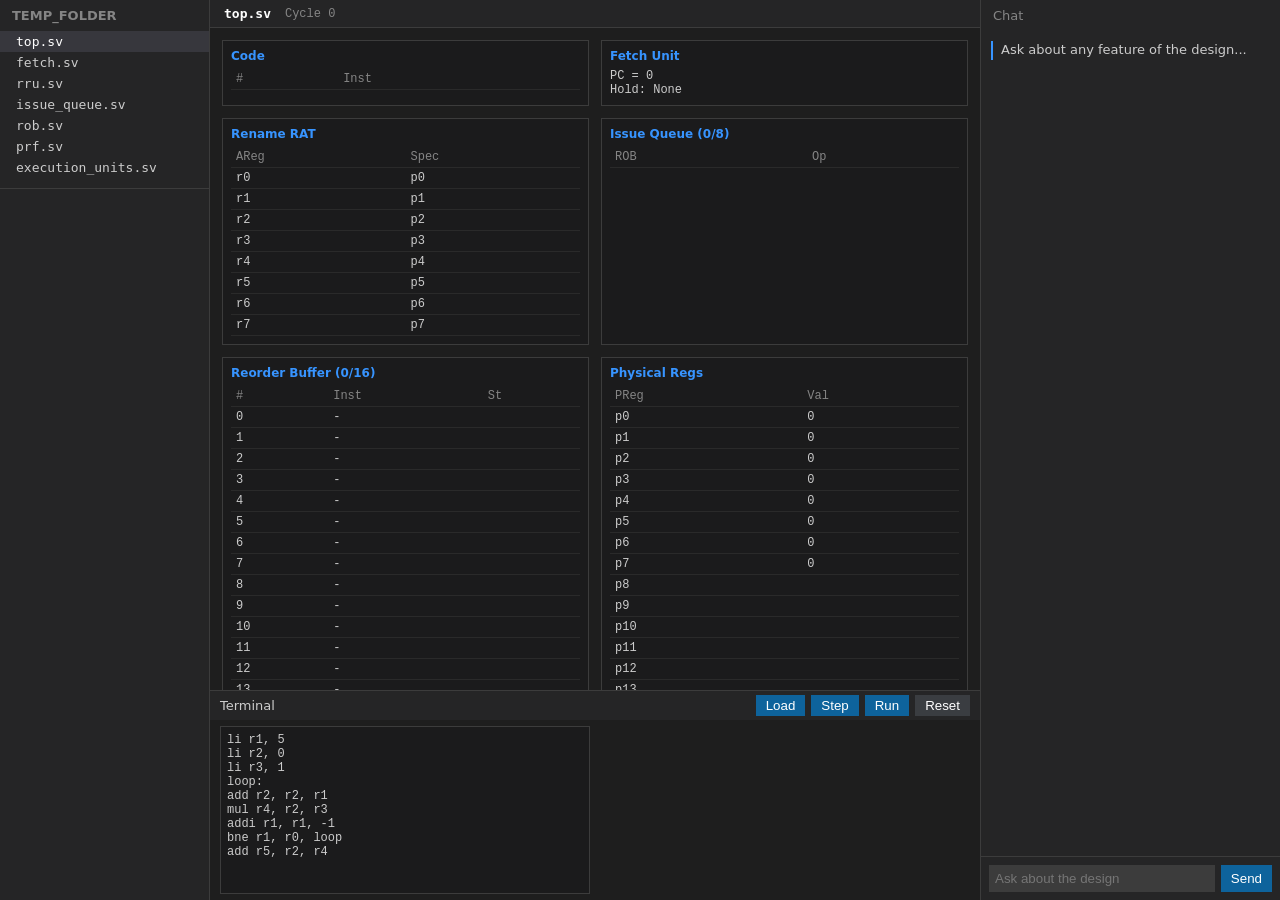
==== SS_project/index.html @ ecd72cc7 "superscalar project, still working on ui, pushing to set up backend" ====
<!DOCTYPE html>
<html lang="en">
<head>
<meta charset="utf-8">
<meta name="viewport" content="width=device-width,initial-scale=1">
<title>OoO Simulator with Data Flow Animations</title>
<style>
    /* CSS Variables for color theming */
    :root {
        --bg: #1e1e1e;
        --side: #252526;
        --bar: #333;
        --bd: #3c3c3c;
        --tx: #ccc;
        --dim: #858585;
        --ac: #3794ff; /* Action / Fetch */
        --ok: #4ec9b0; /* Commit / OK */
        --wn: #dcdcaa; /* Issue / Warning */
        --er: #f48771; /* Execute / Error */
    }

    * { box-sizing: border-box; }
    
    html, body {
        height: 100%; margin: 0;
        background: var(--bg); color: var(--tx);
        font: 13px "Segoe UI", system-ui, sans-serif;
    }

    .monospace {
        font-family: Consolas, "Courier New", monospace;
        font-size: 12px;
    }

    /* Grid Layout */
    #app {
        display: grid; height: 100%; position: relative;
        grid-template-columns: 210px 1fr 300px;
        grid-template-rows: 1fr 210px;
    }

    /* Sidebar */
    #sidebar {
        grid-row: 1 / 3; background: var(--side);
        border-right: 1px solid var(--bd); overflow: auto;
    }
    #sidebar h4 { margin: 0; padding: 8px 12px; font-weight: 600; color: var(--dim); }
    
    .file-tab {
        padding: 3px 16px; cursor: pointer; font-family: Consolas, monospace;
    }
    .file-tab:hover { background: #2a2d2e; }
    .file-tab.active { background: #37373d; color: #fff; }
    
    #summary {
        padding: 8px 12px; color: var(--dim); line-height: 1.5;
        border-top: 1px solid var(--bd); margin-top: 10px;
    }

    /* Main Editor / Visualizer Area */
    #editor { overflow: auto; padding: 0; position: relative; }
    #tabs {
        background: var(--side); padding: 6px 14px;
        border-bottom: 1px solid var(--bd); position: sticky; top: 0;
        display: flex; gap: 14px; align-items: center; z-index: 10;
    }
    #tabs b { color: #fff; font-family: Consolas, monospace; }
    #body-content { padding: 12px; display: grid; gap: 12px; }

    /* Panels & Tables */
    .grid-container {
        display: grid; gap: 12px;
        grid-template-columns: repeat(auto-fit, minmax(260px, 1fr));
    }
    .panel {
        border: 1px solid var(--bd); background: #1b1b1c; padding: 8px;
        position: relative;
    }
    .panel h5 { margin: 0 0 6px; color: var(--ac); font-size: 12px; font-weight: 600; }
    
    table { border-collapse: collapse; width: 100%; }
    td, th {
        border-bottom: 1px solid #2a2a2a; padding: 3px 5px;
        text-align: left; font-weight: 400;
    }
    th { color: var(--dim); }

    /* Status Colors */
    .status-dim { color: var(--dim); }
    .status-warn { color: var(--wn); }
    .status-ok { color: var(--ok); }
    .status-action { color: var(--ac); }
    .status-squashed { color: var(--er); text-decoration: line-through; }
    
    .highlight-row { background: #264f78; }

    /* Terminal */
    #terminal {
        grid-column: 2; border-top: 1px solid var(--bd);
        background: var(--bg); display: flex; flex-direction: column; min-height: 0;
    }
    #terminal .toolbar {
        display: flex; gap: 6px; padding: 4px 10px;
        background: var(--side); align-items: center;
    }
    #terminal textarea {
        flex: 1; background: #1b1b1c; color: var(--tx);
        border: 1px solid var(--bd); margin: 6px 10px;
        padding: 6px; resize: none; min-height: 0;
    }
    
    #log { flex: 1; overflow: auto; padding: 6px 12px; white-space: pre-wrap; line-height: 1.5; }
    #code-area { display: flex; min-height: 0; flex: 1; }
    #code-area textarea { flex: 1; }
    #code-area #log { flex: 1; }

    /* Buttons */
    button { background: #0e639c; color: #fff; border: 0; padding: 3px 10px; cursor: pointer; }
    button:hover { background: #1177bb; }
    button.secondary { background: #3a3d41; }

    /* Chat UI */
    #chat {
        grid-row: 1 / 3; grid-column: 3; border-left: 1px solid var(--bd);
        background: var(--side); display: flex; flex-direction: column; min-height: 0;
    }
    #chat-messages { flex: 1; overflow: auto; padding: 10px; }
    .msg-user, .msg-ai { margin-bottom: 10px; line-height: 1.45; white-space: pre-wrap; }
    .msg-user { color: #fff; }
    .msg-ai { color: var(--tx); border-left: 2px solid var(--ac); padding-left: 8px; }
    
    #chat-input-area { display: flex; gap: 6px; padding: 8px; border-top: 1px solid var(--bd); }
    #chat-input-area input { flex: 1; background: #3c3c3c; border: 1px solid var(--bd); color: #fff; padding: 5px; }

    /* CSS Row Flash Animations */
    @keyframes flash-fetch { 0% { background-color: rgba(55, 148, 255, 0.4); transform: translateX(-2px); } 100% { background-color: transparent; transform: translateX(0); } }
    @keyframes flash-issue { 0% { background-color: rgba(220, 220, 170, 0.4); transform: translateX(2px); } 100% { background-color: transparent; transform: translateX(0); } }
    @keyframes flash-exec { 0% { background-color: rgba(244, 135, 113, 0.4); transform: scale(1.02); } 100% { background-color: transparent; transform: scale(1); } }
    
    .anim-fetch { animation: flash-fetch 0.4s ease-out; }
    .anim-issue { animation: flash-issue 0.4s ease-out; }
    .anim-exec  { animation: flash-exec 0.4s ease-out; }

    /* FLYING BOX OVERLAY */
    #animation-layer {
        position: absolute; top: 0; left: 0; width: 100%; height: 100%;
        pointer-events: none; overflow: hidden; z-index: 1000;
    }

    .fly-box {
        position: absolute; width: 22px; height: 22px;
        color: #1e1e1e; font-size: 10px; font-weight: bold; font-family: monospace;
        display: flex; align-items: center; justify-content: center;
        border-radius: 4px; box-shadow: 0 2px 5px rgba(0,0,0,0.5);
        transition: transform 0.4s cubic-bezier(0.25, 1, 0.5, 1), opacity 0.4s ease-in;
        opacity: 0.9;
    }

    @media(max-width: 900px) {
        #app { grid-template-columns: 1fr; grid-template-rows: auto auto 260px auto; }
        #sidebar, #chat { grid-row: auto; grid-column: 1; }
        #terminal { grid-column: 1; }
    }
</style>
</head>
<body>
<div id="app">
    <div id="sidebar">
        <h4>TEMP_FOLDER</h4>
        <div id="files-list"></div>
        <div id="summary" class="monospace"></div>
    </div>
    
    <div id="editor">
        <div id="tabs"></div>
        <div id="body-content"></div>
    </div>
    
    <div id="terminal">
        <div class="toolbar">
            <span id="terminal-title">Terminal</span>
            <span style="flex:1"></span>
            <button id="btn-load">Load</button>
            <button id="btn-step">Step</button>
            <button id="btn-run">Run</button>
            <button id="btn-reset" class="secondary">Reset</button>
        </div>
        <div id="code-area">
            <textarea id="src-code" class="monospace" spellcheck="false"></textarea>
            <div id="log" class="monospace"></div>
        </div>
    </div>
    
    <div id="chat">
        <div class="toolbar" style="padding: 8px 12px; color: var(--dim);">Chat</div>
        <div id="chat-messages">
            <div class="msg-ai">Ask about any feature of the design...</div>
        </div>
        <div id="chat-input-area">
            <input id="chat-input" placeholder="Ask about the design">
            <button id="btn-send">Send</button>
        </div>
    </div>
    <!-- Layer for flying instructions -->
    <div id="animation-layer"></div>
</div>

<script>
// --- Constants & Config ---
const WIDTH = 4, ROB_SIZE = 16, IQ_SIZE = 8, NUM_PHYSICAL_REGS = 16, NUM_ARCH_REGS = 8, MAX_INSTRUCTIONS = 16;
const $ = id => document.getElementById(id);
const FILES = ['top.sv', 'fetch.sv', 'rru.sv', 'issue_queue.sv', 'rob.sv', 'prf.sv', 'execution_units.sv'];

const INFO = { /* Omitted bulky info for space, same as previous */ 
    'top.sv': { title: 'Whole pipeline overview.', alts: [] },
    'fetch.sv': { title: 'Fetch Unit.', alts: [] },
    'rru.sv': { title: 'Register Rename.', alts: [] },
    'issue_queue.sv': { title: 'Issue Queue.', alts: [] },
    'rob.sv': { title: 'Reorder Buffer.', alts: [] },
    'prf.sv': { title: 'Physical Register File.', alts: [] },
    'execution_units.sv': { title: 'Execution Lanes.', alts: [] }
};

const DEFAULT_ASM = 
`li r1, 5
li r2, 0
li r3, 1
loop:
add r2, r2, r1
mul r4, r2, r3
addi r1, r1, -1
bne r1, r0, loop
add r5, r2, r4`;

// --- CPU State ---
let cpu, currentFile = 'top.sv', runTimer = null;

function initSimulation(keepProgram = false) {
    const program = keepProgram ? cpu.program : [];
    cpu = {
        cycle: 0, pc: 0, instIdCounter: 0, program: program,
        rob: Array(ROB_SIZE).fill(null), robHead: 0, robCount: 0, iq: [], execLanes: [],
        pregState: Array(NUM_PHYSICAL_REGS).fill(0).map((_, i) => i < NUM_ARCH_REGS ? 3 : 0),
        pregValues: Array(NUM_PHYSICAL_REGS).fill(0),
        speculativeRAT: [...Array(NUM_ARCH_REGS).keys()],
        architecturalRAT: [...Array(NUM_ARCH_REGS).keys()],
        stall: false, retiredCount: 0, flushCount: 0, stallReason: '', fetchGroup: [],
        anim: { fetched: [], issued: [], executed: [], committed: [] }
    };
}

function writeLog(text) {
    const logEl = $('log'); logEl.textContent += text + '\n'; logEl.scrollTop = 1e9;
}

// --- Assembly Parser (Minified logic) ---
function parseAssembly() {
    const parsedInsts = [], labels = {}; let instCount = 0;
    for (const rawLine of $('src-code').value.split('\n')) {
        let line = rawLine.split('#')[0].trim(); if (!line) continue;
        let match; while ((match = line.match(/^(\w+):\s*(.*)$/))) { labels[match[1]] = instCount; line = match[2]; }
        if (!line) continue;
        
        const parts = line.replace(/,/g, ' ').split(/\s+/);
        const op = parts[0].toLowerCase(), getReg = x => parseInt(/^r([0-7])$/i.exec(x)[1]);
        let inst = { op: op, rawText: line };
        
        if (op === 'li') { inst.dest = getReg(parts[1]); inst.imm = parseInt(parts[2]); } 
        else if (op === 'addi') { inst.dest = getReg(parts[1]); inst.src1 = getReg(parts[2]); inst.imm = parseInt(parts[3]); } 
        else if (['add', 'sub', 'mul'].includes(op)) { inst.dest = getReg(parts[1]); inst.src1 = getReg(parts[2]); inst.src2 = getReg(parts[3]); } 
        else if (['beq', 'bne'].includes(op)) { inst.src1 = getReg(parts[1]); inst.src2 = getReg(parts[2]); inst.label = parts[3]; } 
        parsedInsts.push(inst); instCount++;
    }
    parsedInsts.forEach(inst => { if (inst.label !== undefined) inst.targetPc = labels[inst.label]; });
    return parsedInsts;
}

function handleLoad() {
    try { const p = parseAssembly(); initSimulation(); cpu.program = p; writeLog('Loaded ' + p.length + ' insts'); renderUI(); return true; } 
    catch (e) { writeLog('Error: ' + e); return false; }
}

const getAge = robIndex => (robIndex - cpu.robHead + ROB_SIZE) % ROB_SIZE;
const getFreePregs = () => cpu.pregState.map((val, idx) => val === 0 ? idx : -1).filter(idx => idx >= 0);

function simulateStep() {
    if (!cpu.program.length) { writeLog('Load program first'); return false; }
    
    cpu.cycle++;
    cpu.anim = { fetched: [], issued: [], executed: [], committed: [] }; 

    if (cpu.stall && cpu.robCount === 0) {
        cpu.speculativeRAT = [...cpu.architecturalRAT]; cpu.stall = false;
    }

    let numCommitted = 0;
    for (let i = 0; i < WIDTH && cpu.robCount > 0; i++) {
        const robEntry = cpu.rob[cpu.robHead];
        if (!(robEntry.done || robEntry.squashed)) break;
        
        if (robEntry.preg !== null) {
            if (robEntry.squashed) cpu.pregState[robEntry.preg] = 0;
            else {
                const oldPreg = cpu.architecturalRAT[robEntry.areg];
                if (oldPreg !== robEntry.preg) cpu.pregState[oldPreg] = 0;
                cpu.pregState[robEntry.preg] = 3; cpu.architecturalRAT[robEntry.areg] = robEntry.preg;
            }
        }
        
        if (!robEntry.squashed) {
            cpu.retiredCount++; cpu.anim.committed.push(robEntry.id); 
        }
        cpu.rob[cpu.robHead] = null; cpu.robHead = (cpu.robHead + 1) % ROB_SIZE; cpu.robCount--; numCommitted++;
    }

    const newlyDone = cpu.execLanes.filter(e => e.remCycles <= 0).slice(0, WIDTH);
    cpu.execLanes.forEach(e => { if (!newlyDone.includes(e)) e.remCycles--; });
    cpu.execLanes = cpu.execLanes.filter(e => !newlyDone.includes(e));
    
    let mispredict = null;
    for (const e of newlyDone) {
        if (e.destPreg !== null) { cpu.pregValues[e.destPreg] = e.val; if (cpu.pregState[e.destPreg] === 1) cpu.pregState[e.destPreg] = 2; }
        cpu.rob[e.robIdx].done = true; cpu.anim.executed.push(e.id);
        if (e.isBranch && e.taken && (mispredict === null || getAge(e.robIdx) < getAge(mispredict.robIdx))) mispredict = e;
    }

    const issuedThisCycle = [];
    for (let k = 0; k < cpu.iq.length && issuedThisCycle.length < WIDTH; k++) {
        if (cpu.iq[k].ready1 && cpu.iq[k].ready2) issuedThisCycle.push(...cpu.iq.splice(k--, 1));
    }
    
    for (const q of issuedThisCycle) {
        const inst = q.inst, val1 = inst.src1 != null ? cpu.pregValues[q.preg1] : 0, val2 = inst.src2 != null ? cpu.pregValues[q.preg2] : 0;
        const e = { id: q.id, robIdx: q.robIdx, destPreg: q.destPreg, inst: inst, remCycles: inst.op === 'mul' ? 2 : 0, isBranch: !!inst.label, val: 0 };
        if (inst.op === 'li') e.val = inst.imm; else if (inst.op === 'add') e.val = val1 + val2; else if (inst.op === 'mul') e.val = val1 * val2; else if (inst.op === 'addi') e.val = val1 + inst.imm;
        else e.taken = (val1 !== val2);
        cpu.execLanes.push(e); cpu.anim.issued.push(q.id);
    }

    let flushedThisCycle = false;
    if (mispredict) {
        flushedThisCycle = true; cpu.flushCount++; const age = getAge(mispredict.robIdx);
        for (let k = 0; k < ROB_SIZE; k++) if (cpu.rob[k] && getAge(k) > age) cpu.rob[k].squashed = true;
        cpu.iq = cpu.iq.filter(q => getAge(q.robIdx) <= age); cpu.execLanes = cpu.execLanes.filter(e => getAge(e.robIdx) <= age);
        cpu.pc = mispredict.inst.targetPc; cpu.stall = true; cpu.fetchGroup = [];
    }

    cpu.stallReason = flushedThisCycle ? 'flush' : cpu.stall ? 'draining' : (cpu.robCount > ROB_SIZE - WIDTH) ? 'ROB full' : (IQ_SIZE - cpu.iq.length < WIDTH) ? 'IQ full' : (getFreePregs().length < WIDTH) ? 'No PRF' : '';
    
    cpu.fetchGroup = [];
    if (!cpu.stallReason) {
        const numToFetch = Math.min(WIDTH, cpu.program.length - cpu.pc), freePregs = getFreePregs();
        for (let k = 0; k < numToFetch; k++) {
            const inst = cpu.program[cpu.pc + k], qEntry = { id: cpu.instIdCounter++, inst: inst, ready1: true, ready2: true };
            if (inst.src1 != null) { qEntry.preg1 = cpu.speculativeRAT[inst.src1]; qEntry.ready1 = cpu.pregState[qEntry.preg1] >= 2; }
            if (inst.src2 != null) { qEntry.preg2 = cpu.speculativeRAT[inst.src2]; qEntry.ready2 = cpu.pregState[qEntry.preg2] >= 2; }
            
            qEntry.robIdx = (cpu.robHead + cpu.robCount) % ROB_SIZE;
            if (inst.dest != null) { qEntry.destPreg = freePregs[k]; cpu.pregState[qEntry.destPreg] = 1; cpu.speculativeRAT[inst.dest] = qEntry.destPreg; }
            
            cpu.rob[qEntry.robIdx] = { id: qEntry.id, inst: inst, areg: inst.dest, preg: qEntry.destPreg, done: false, squashed: false };
            cpu.robCount++; cpu.iq.push(qEntry); cpu.fetchGroup.push(inst.rawText); cpu.anim.fetched.push(qEntry.id); 
        }
        cpu.pc += numToFetch;
    }

    for (const e of newlyDone) {
        if (e.destPreg != null) for (const q of cpu.iq) { if (q.preg1 === e.destPreg) q.ready1 = true; if (q.preg2 === e.destPreg) q.ready2 = true; }
    }
    
    renderUI();
    
    // Trigger visual floating boxes
    if (currentFile === 'top.sv') {
        setTimeout(triggerFlyAnimations, 20); 
    }
    
    return cpu.pc < cpu.program.length || cpu.robCount > 0 || cpu.execLanes.length > 0 || cpu.iq.length > 0 || cpu.stall;
}

// --- UI Rendering ---
const renderTable = (headers, rows) => `<table class="monospace"><tr>${headers.map(h => `<th>${h}</th>`).join('')}</tr>${rows.join('')}</table>`;
const renderPanel = (id, title, body) => `<div class="panel" id="panel-${id}"><h5>${title}</h5>${body}</div>`;

function renderComponent(name) {
    if (name === 'fetch') return renderPanel('fetch', 'Fetch Unit', `<div class="monospace">PC = ${cpu.pc}<br>Hold: ${cpu.stallReason || 'None'}</div>`);
    if (name === 'iq') return renderPanel('iq', `Issue Queue (${cpu.iq.length}/${IQ_SIZE})`, renderTable(['ROB', 'Op'], cpu.iq.map(q => `<tr class="${cpu.anim.fetched.includes(q.id) ? 'anim-fetch' : ''}"><td>${q.robIdx}</td><td>${q.inst.rawText}</td></tr>`)));
    if (name === 'rob') return renderPanel('rob', `Reorder Buffer (${cpu.robCount}/${ROB_SIZE})`, renderTable(['#', 'Inst', 'St'], cpu.rob.map((e,k) => e ? `<tr class="${cpu.anim.fetched.includes(e.id) ? 'anim-fetch' : cpu.anim.executed.includes(e.id) ? 'anim-exec' : ''}"><td>${k}</td><td class="${e.squashed?'status-squashed':e.done?'status-ok':''}">${e.inst.rawText}</td><td>${e.squashed?'SQ':e.done?'OK':'W'}</td></tr>` : `<tr><td>${k}</td><td>-</td><td></td></tr>`)));
    if (name === 'prf') return renderPanel('prf', 'Physical Regs', renderTable(['PReg', 'Val'], cpu.pregState.map((val, i) => `<tr><td>p${i}</td><td>${val >= 2 ? cpu.pregValues[i] : ''}</td></tr>`)));
    if (name === 'rru') return renderPanel('rru', 'Rename RAT', renderTable(['AReg', 'Spec'], cpu.speculativeRAT.map((p, i) => `<tr><td>r${i}</td><td>p${p}</td></tr>`)));
    if (name === 'ex') return renderPanel('ex', 'Execution Lanes', renderTable(['ROB', 'Op'], cpu.execLanes.map(e => `<tr class="${cpu.anim.issued.includes(e.id) ? 'anim-issue' : ''}"><td>${e.robIdx}</td><td>${e.inst.rawText}</td></tr>`)));
    if (name === 'code') return renderPanel('code', 'Code', renderTable(['#', 'Inst'], cpu.program.map((i, k) => `<tr class="${k === cpu.pc ? 'highlight-row' : ''}"><td>${k}</td><td>${i.rawText}</td></tr>`)));
}

const VIEWS = { 'top.sv': ['code', 'fetch', 'rru', 'iq', 'rob', 'prf', 'ex'] };

function renderUI() {
    $('body-content').innerHTML = '<div class="grid-container">' + (VIEWS[currentFile]||[]).map(renderComponent).join('') + '</div>';
    $('tabs').innerHTML = `<b>${currentFile}</b><span class="monospace status-dim"> Cycle ${cpu.cycle}</span>`;
    $('files-list').innerHTML = FILES.map(f => `<div class="file-tab ${f === currentFile ? 'active' : ''}" onclick="navigate('${f}')">${f}</div>`).join('');
    $('src-code').style.display = $('btn-load').style.display =$('btn-run').style.display = (currentFile === 'top.sv') ? '' : 'none';
}

function navigate(file) { currentFile = file; renderUI(); }

// --- FLYING BOX ANIMATION ENGINE ---
function spawnFlyBox(textId, fromId, toId, colorVar, indexOffset) {
    const fromEl = $(fromId), toEl = $(toId), layer =$('animation-layer');
    if (!fromEl || !toEl || !layer) return;

    const fromRect = fromEl.getBoundingClientRect();
    const toRect = toEl.getBoundingClientRect();

    const box = document.createElement('div');
    box.className = 'fly-box';
    box.style.backgroundColor = `var(--${colorVar})`;
    box.textContent = 'i' + textId;

    // Stagger multiple instructions visually
    const offset = (indexOffset * 15) - 15;
    
    // Start Center
    const startX = fromRect.left + (fromRect.width / 2) + offset;
    const startY = fromRect.top + (fromRect.height / 2);
    
    // End Center
    const endX = toRect.left + (toRect.width / 2) + offset;
    const endY = toRect.top + (toRect.height / 2);

    box.style.left = startX + 'px';
    box.style.top = startY + 'px';
    layer.appendChild(box);

    // Trigger Animation Layout
    requestAnimationFrame(() => {
        requestAnimationFrame(() => {
            box.style.transform = `translate(${endX - startX}px, ${endY - startY}px)`;
            box.style.opacity = '0'; // Fade out as it reaches the destination
        });
    });

    // Cleanup
    setTimeout(() => { box.remove(); }, 400);
}

function triggerFlyAnimations() {
    const spawnGroup = (idArray, from, to, color) => {
        idArray.forEach((id, index) => spawnFlyBox(id, `panel-${from}`, `panel-${to}`, color, index));
    };

    // Instruction flows:
    spawnGroup(cpu.anim.fetched, 'fetch', 'iq', 'ac');    // Fetch -> Queue
    spawnGroup(cpu.anim.fetched, 'fetch', 'rob', 'ac');   // Fetch -> ROB
    spawnGroup(cpu.anim.issued, 'iq', 'ex', 'wn');        // Queue -> Exec
    spawnGroup(cpu.anim.executed, 'ex', 'rob', 'er');     // Exec -> Writeback to ROB
    spawnGroup(cpu.anim.committed, 'rob', 'prf', 'ok');   // ROB -> Arch Commit PRF
}

// --- Events ---
$('btn-load').onclick = handleLoad;
$('btn-step').onclick = () => { if (currentFile !== 'top.sv') navigate('top.sv'); simulateStep(); };$('btn-run').onclick = () => {
    if (runTimer) { clearInterval(runTimer); runTimer = null; $('btn-run').textContent = 'Run'; return; }
    if (!cpu.program.length && !handleLoad()) return;
    
    $('btn-run').textContent = 'Pause';
    runTimer = setInterval(() => { if (!simulateStep() || cpu.cycle > 500) $('btn-run').click(); }, 600); // 600ms gives time for animations
};
$('btn-reset').onclick = () => { if (runTimer)$('btn-run').click(); initSimulation(true); renderUI(); };

$('src-code').value = DEFAULT_ASM; initSimulation(); navigate('top.sv');
</script>
</body>
</html>
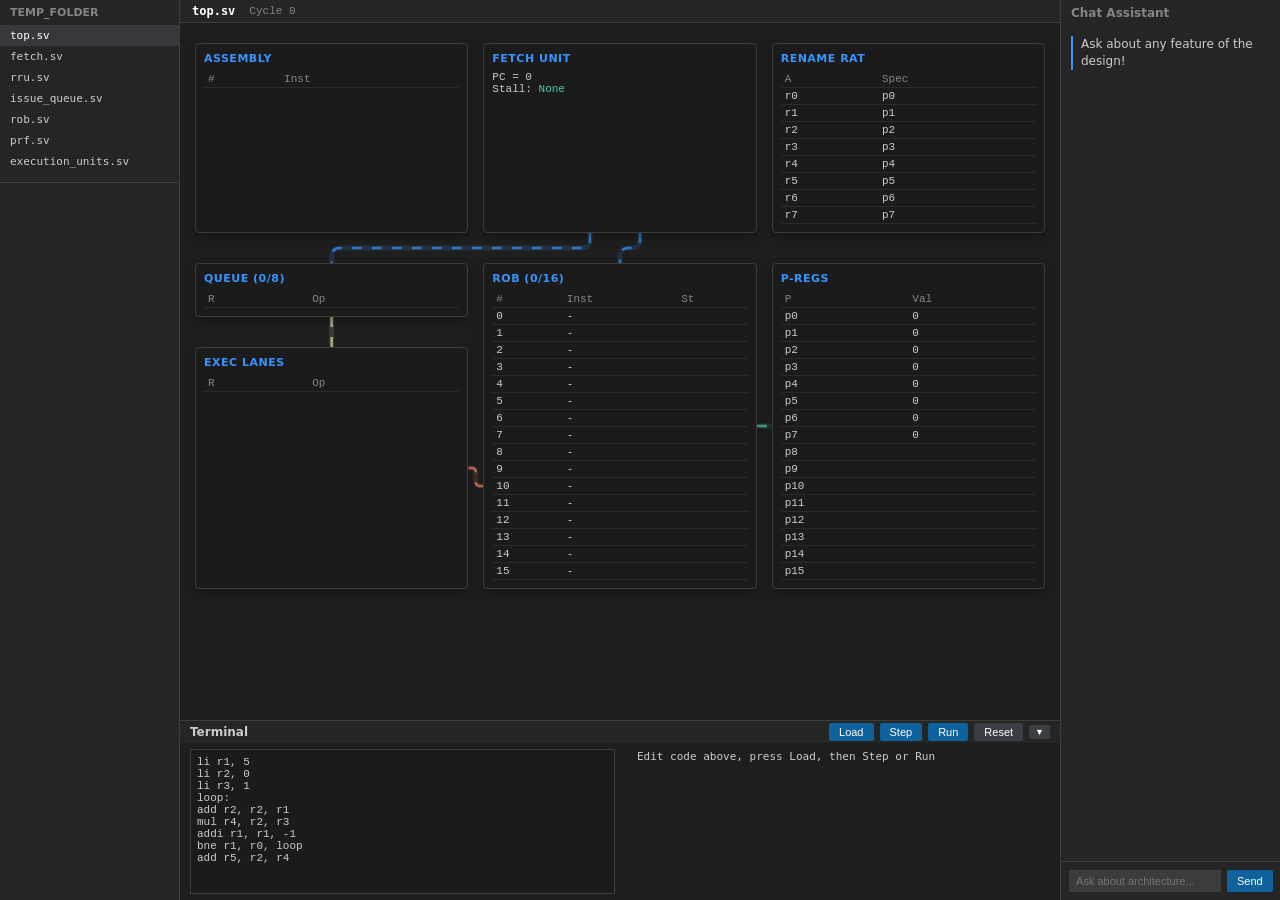
==== commit a6d269ad: "super scalar changes, ui: resized modules to fit inside viewing window(width wise) changed the instr" ====
--- a/SS_project/index.html
+++ b/SS_project/index.html
@@ -3,9 +3,8 @@
 <head>
 <meta charset="utf-8">
 <meta name="viewport" content="width=device-width,initial-scale=1">
-<title>OoO Simulator with Data Flow Animations</title>
+<title>OoO Simulator - Compact Layout</title>
 <style>
-    /* CSS Variables for color theming */
     :root {
         --bg: #1e1e1e;
         --side: #252526;
@@ -24,19 +23,24 @@
     html, body {
         height: 100%; margin: 0;
         background: var(--bg); color: var(--tx);
-        font: 13px "Segoe UI", system-ui, sans-serif;
-    }
-
-    .monospace {
-        font-family: Consolas, "Courier New", monospace;
-        font-size: 12px;
-    }
+        font: 12px "Segoe UI", system-ui, sans-serif;
+    }
+
+    .monospace { font-family: Consolas, "Courier New", monospace; font-size: 11px; }
 
     /* Grid Layout */
     #app {
-        display: grid; height: 100%; position: relative;
-        grid-template-columns: 210px 1fr 300px;
-        grid-template-rows: 1fr 210px;
+        display: grid; height: 100%;
+        grid-template-columns: 180px 1fr 220px;
+        grid-template-rows: 1fr 180px;
+    }
+
+    /* Terminal Collapsed State */
+    #app.term-collapsed {
+        grid-template-rows: 1fr auto;
+    }
+    #app.term-collapsed #code-area {
+        display: none;
     }
 
     /* Sidebar */
@@ -44,45 +48,91 @@
         grid-row: 1 / 3; background: var(--side);
         border-right: 1px solid var(--bd); overflow: auto;
     }
-    #sidebar h4 { margin: 0; padding: 8px 12px; font-weight: 600; color: var(--dim); }
-    
-    .file-tab {
-        padding: 3px 16px; cursor: pointer; font-family: Consolas, monospace;
-    }
+    #sidebar h4 { margin: 0; padding: 6px 10px; font-weight: 600; color: var(--dim); font-size: 11px;}
+    
+    .file-tab { padding: 4px 10px; cursor: pointer; font-family: Consolas, monospace; font-size: 11px;}
     .file-tab:hover { background: #2a2d2e; }
     .file-tab.active { background: #37373d; color: #fff; }
     
     #summary {
-        padding: 8px 12px; color: var(--dim); line-height: 1.5;
+        padding: 8px 10px; color: var(--dim); line-height: 1.4;
         border-top: 1px solid var(--bd); margin-top: 10px;
     }
 
     /* Main Editor / Visualizer Area */
-    #editor { overflow: auto; padding: 0; position: relative; }
+    #editor { 
+        display: flex; flex-direction: column;
+        background: var(--bg); position: relative;
+        overflow: hidden; 
+    }
+    
     #tabs {
-        background: var(--side); padding: 6px 14px;
-        border-bottom: 1px solid var(--bd); position: sticky; top: 0;
-        display: flex; gap: 14px; align-items: center; z-index: 10;
-    }
-    #tabs b { color: #fff; font-family: Consolas, monospace; }
-    #body-content { padding: 12px; display: grid; gap: 12px; }
-
-    /* Panels & Tables */
-    .grid-container {
-        display: grid; gap: 12px;
-        grid-template-columns: repeat(auto-fit, minmax(260px, 1fr));
-    }
-    .panel {
-        border: 1px solid var(--bd); background: #1b1b1c; padding: 8px;
+        background: var(--side); padding: 4px 12px;
+        border-bottom: 1px solid var(--bd); position: relative;
+        display: flex; gap: 14px; align-items: center; z-index: 30;
+    }
+    #tabs b { color: #fff; font-family: Consolas, monospace; font-size: 12px; }
+
+    /* Scrollable Canvas area */
+    #scroll-area {
+        flex: 1; overflow: auto; position: relative;
+    }
+
+    #editor-canvas {
         position: relative;
-    }
-    .panel h5 { margin: 0 0 6px; color: var(--ac); font-size: 12px; font-weight: 600; }
+        width: 100%; min-height: 100%;
+    }
+
+    /* --- THE COMPACT RESPONSIVE GRID --- */
+    .layout-top {
+        display: grid;
+        grid-template-columns: repeat(3, minmax(0, 1fr));
+        grid-template-rows: auto auto 1fr;
+        grid-template-areas:
+            "code fetch rru"
+            "iq   rob   prf"
+            "ex   rob   prf";
+        gap: 30px 15px; 
+        padding: 20px 15px; 
+    }
+    .layout-single {
+        display: flex; flex-direction: column; gap: 15px; padding: 20px; max-width: 800px;
+    }
+
+    /* Assign grid areas to panels */
+    #panel-code { grid-area: code; }
+    #panel-fetch { grid-area: fetch; }
+    #panel-rru { grid-area: rru; }
+    #panel-iq { grid-area: iq; }
+    #panel-rob { grid-area: rob; }
+    #panel-prf { grid-area: prf; }
+    #panel-ex { grid-area: ex; }
+
+    /* SVG PCB Traces Layer */
+    #wire-layer {
+        position: absolute; top: 0; left: 0; width: 100%; height: 100%;
+        pointer-events: none; z-index: 1;
+    }
+    .wire-base { fill: none; stroke-width: 5px; opacity: 0.15; }
+    .wire-anim {
+        fill: none; stroke-width: 2.5px; stroke-dasharray: 10 10;
+        opacity: 0.7; animation: dash-flow 15s linear infinite;
+    }
+    @keyframes dash-flow { to { stroke-dashoffset: -1000; } }
+
+    /* Component Panels Layer */
+    #body-content { position: relative; z-index: 2; }
+    
+    .panel { 
+        border: 1px solid var(--bd); background: rgba(27, 27, 28, 0.98); 
+        padding: 8px; position: relative; border-radius: 4px;
+        box-shadow: 0 4px 10px rgba(0,0,0,0.3);
+        width: 100%; overflow-x: auto;
+    }
+    .panel h5 { margin: 0 0 6px; color: var(--ac); font-size: 11px; font-weight: 600; text-transform: uppercase; letter-spacing: 0.5px; }
     
     table { border-collapse: collapse; width: 100%; }
-    td, th {
-        border-bottom: 1px solid #2a2a2a; padding: 3px 5px;
-        text-align: left; font-weight: 400;
-    }
+    td, th { border-bottom: 1px solid #2a2a2a; padding: 2px 4px; text-align: left; font-weight: 400; }
     th { color: var(--dim); }
 
     /* Status Colors */
@@ -91,7 +141,6 @@
     .status-ok { color: var(--ok); }
     .status-action { color: var(--ac); }
     .status-squashed { color: var(--er); text-decoration: line-through; }
-    
     .highlight-row { background: #264f78; }
 
     /* Terminal */
@@ -100,24 +149,22 @@
         background: var(--bg); display: flex; flex-direction: column; min-height: 0;
     }
     #terminal .toolbar {
-        display: flex; gap: 6px; padding: 4px 10px;
+        display: flex; gap: 6px; padding: 2px 10px;
         background: var(--side); align-items: center;
     }
     #terminal textarea {
-        flex: 1; background: #1b1b1c; color: var(--tx);
-        border: 1px solid var(--bd); margin: 6px 10px;
-        padding: 6px; resize: none; min-height: 0;
-    }
-    
-    #log { flex: 1; overflow: auto; padding: 6px 12px; white-space: pre-wrap; line-height: 1.5; }
+        flex: 1; background: #1b1b1c; color: var(--tx); border: 1px solid var(--bd);
+        margin: 6px 10px; padding: 6px; resize: none; min-height: 0; outline: none;
+    }
+    #log { flex: 1; overflow: auto; padding: 6px 12px; white-space: pre-wrap; line-height: 1.4; font-family: monospace; font-size: 11px;}
     #code-area { display: flex; min-height: 0; flex: 1; }
     #code-area textarea { flex: 1; }
     #code-area #log { flex: 1; }
 
-    /* Buttons */
-    button { background: #0e639c; color: #fff; border: 0; padding: 3px 10px; cursor: pointer; }
+    button { background: #0e639c; color: #fff; border: 0; padding: 3px 10px; cursor: pointer; border-radius: 2px; font-size: 11px;}
     button:hover { background: #1177bb; }
     button.secondary { background: #3a3d41; }
+    button.secondary:hover { background: #4a4d51; }
 
     /* Chat UI */
     #chat {
@@ -125,35 +172,41 @@
         background: var(--side); display: flex; flex-direction: column; min-height: 0;
     }
     #chat-messages { flex: 1; overflow: auto; padding: 10px; }
-    .msg-user, .msg-ai { margin-bottom: 10px; line-height: 1.45; white-space: pre-wrap; }
-    .msg-user { color: #fff; }
+    .msg-user, .msg-ai { margin-bottom: 10px; line-height: 1.4; white-space: pre-wrap; }
+    .msg-user { color: #fff; font-weight: 600; }
     .msg-ai { color: var(--tx); border-left: 2px solid var(--ac); padding-left: 8px; }
-    
     #chat-input-area { display: flex; gap: 6px; padding: 8px; border-top: 1px solid var(--bd); }
-    #chat-input-area input { flex: 1; background: #3c3c3c; border: 1px solid var(--bd); color: #fff; padding: 5px; }
+    #chat-input-area input { flex: 1; background: #3c3c3c; border: 1px solid var(--bd); color: #fff; padding: 4px 6px; outline: none; font-size: 11px;}
 
     /* CSS Row Flash Animations */
-    @keyframes flash-fetch { 0% { background-color: rgba(55, 148, 255, 0.4); transform: translateX(-2px); } 100% { background-color: transparent; transform: translateX(0); } }
-    @keyframes flash-issue { 0% { background-color: rgba(220, 220, 170, 0.4); transform: translateX(2px); } 100% { background-color: transparent; transform: translateX(0); } }
-    @keyframes flash-exec { 0% { background-color: rgba(244, 135, 113, 0.4); transform: scale(1.02); } 100% { background-color: transparent; transform: scale(1); } }
-    
-    .anim-fetch { animation: flash-fetch 0.4s ease-out; }
-    .anim-issue { animation: flash-issue 0.4s ease-out; }
-    .anim-exec  { animation: flash-exec 0.4s ease-out; }
-
-    /* FLYING BOX OVERLAY */
+    @keyframes flash-fetch { 0% { background-color: rgba(55, 148, 255, 0.4); } 100% { background-color: transparent; } }
+    @keyframes flash-issue { 0% { background-color: rgba(220, 220, 170, 0.4); } 100% { background-color: transparent; } }
+    @keyframes flash-exec { 0% { background-color: rgba(244, 135, 113, 0.4); } 100% { background-color: transparent; } }
+    .anim-fetch { animation: flash-fetch 1s ease-out; }
+    .anim-issue { animation: flash-issue 1s ease-out; }
+    .anim-exec  { animation: flash-exec 1s ease-out; }
+
+    /* FLYING BOX ALONG PATHS OVERLAY */
     #animation-layer {
         position: absolute; top: 0; left: 0; width: 100%; height: 100%;
-        pointer-events: none; overflow: hidden; z-index: 1000;
+        pointer-events: none; overflow: hidden; z-index: 20;
     }
 
     .fly-box {
-        position: absolute; width: 22px; height: 22px;
+        position: absolute; top: 0; left: 0;
+        width: 20px; height: 20px; margin: -10px 0 0 -10px;
         color: #1e1e1e; font-size: 10px; font-weight: bold; font-family: monospace;
         display: flex; align-items: center; justify-content: center;
-        border-radius: 4px; box-shadow: 0 2px 5px rgba(0,0,0,0.5);
-        transition: transform 0.4s cubic-bezier(0.25, 1, 0.5, 1), opacity 0.4s ease-in;
-        opacity: 0.9;
+        border-radius: 3px; box-shadow: 0 2px 6px rgba(0,0,0,0.8);
+        offset-rotate: 0deg; 
+        opacity: 0;
+    }
+
+    @keyframes travel-path {
+        0%   { offset-distance: 0%; opacity: 0; transform: scale(0.5); }
+        15%  { opacity: 1; transform: scale(1); }
+        85%  { opacity: 1; transform: scale(1); }
+        100% { offset-distance: 100%; opacity: 0; transform: scale(0.5); }
     }
 
     @media(max-width: 900px) {
@@ -173,17 +226,24 @@
     
     <div id="editor">
         <div id="tabs"></div>
-        <div id="body-content"></div>
+        <div id="scroll-area">
+            <div id="editor-canvas">
+                <svg id="wire-layer" xmlns="http://www.w3.org/2000/svg"></svg>
+                <div id="body-content"></div>
+                <div id="animation-layer"></div>
+            </div>
+        </div>
     </div>
     
     <div id="terminal">
         <div class="toolbar">
-            <span id="terminal-title">Terminal</span>
+            <span id="terminal-title" style="font-weight: 600;">Terminal</span>
             <span style="flex:1"></span>
             <button id="btn-load">Load</button>
             <button id="btn-step">Step</button>
             <button id="btn-run">Run</button>
             <button id="btn-reset" class="secondary">Reset</button>
+            <button id="btn-toggle-term" class="secondary" style="padding: 2px 6px; font-size: 9px;" title="Toggle Terminal">▼</button>
         </div>
         <div id="code-area">
             <textarea id="src-code" class="monospace" spellcheck="false"></textarea>
@@ -192,33 +252,32 @@
     </div>
     
     <div id="chat">
-        <div class="toolbar" style="padding: 8px 12px; color: var(--dim);">Chat</div>
-        <div id="chat-messages">
-            <div class="msg-ai">Ask about any feature of the design...</div>
-        </div>
+        <div class="toolbar" style="padding: 6px 10px; color: var(--dim); font-weight: 600;">Chat Assistant</div>
+        <div id="chat-messages"><div class="msg-ai">Ask about any feature of the design!</div></div>
         <div id="chat-input-area">
-            <input id="chat-input" placeholder="Ask about the design">
+            <input id="chat-input" placeholder="Ask about architecture...">
             <button id="btn-send">Send</button>
         </div>
     </div>
-    <!-- Layer for flying instructions -->
-    <div id="animation-layer"></div>
 </div>
 
 <script>
+// --- Backend URL ---
+const BACKEND_URL = "https://superscalar.onrender.com";
+
 // --- Constants & Config ---
 const WIDTH = 4, ROB_SIZE = 16, IQ_SIZE = 8, NUM_PHYSICAL_REGS = 16, NUM_ARCH_REGS = 8, MAX_INSTRUCTIONS = 16;
 const $ = id => document.getElementById(id);
 const FILES = ['top.sv', 'fetch.sv', 'rru.sv', 'issue_queue.sv', 'rob.sv', 'prf.sv', 'execution_units.sv'];
 
-const INFO = { /* Omitted bulky info for space, same as previous */ 
+const INFO = {
     'top.sv': { title: 'Whole pipeline overview.', alts: [] },
-    'fetch.sv': { title: 'Fetch Unit.', alts: [] },
-    'rru.sv': { title: 'Register Rename.', alts: [] },
-    'issue_queue.sv': { title: 'Issue Queue.', alts: [] },
-    'rob.sv': { title: 'Reorder Buffer.', alts: [] },
-    'prf.sv': { title: 'Physical Register File.', alts: [] },
-    'execution_units.sv': { title: 'Execution Lanes.', alts: [] }
+    'fetch.sv': { title: 'Fetches instructions.', alts: [] },
+    'rru.sv': { title: 'Register Rename Unit.', alts: [] },
+    'issue_queue.sv': { title: 'Unified issue queue.', alts: [] },
+    'rob.sv': { title: 'Reorder buffer.', alts: [] },
+    'prf.sv': { title: 'Physical registers.', alts: [] },
+    'execution_units.sv': { title: 'Execution lanes.', alts: [] }
 };
 
 const DEFAULT_ASM = 
@@ -236,24 +295,26 @@
 let cpu, currentFile = 'top.sv', runTimer = null;
 
 function initSimulation(keepProgram = false) {
-    const program = keepProgram ? cpu.program : [];
+    const program = keepProgram ? (cpu ? cpu.program : []) : [];
     cpu = {
         cycle: 0, pc: 0, instIdCounter: 0, program: program,
         rob: Array(ROB_SIZE).fill(null), robHead: 0, robCount: 0, iq: [], execLanes: [],
         pregState: Array(NUM_PHYSICAL_REGS).fill(0).map((_, i) => i < NUM_ARCH_REGS ? 3 : 0),
         pregValues: Array(NUM_PHYSICAL_REGS).fill(0),
-        speculativeRAT: [...Array(NUM_ARCH_REGS).keys()],
-        architecturalRAT: [...Array(NUM_ARCH_REGS).keys()],
+        speculativeRAT: [...Array(NUM_ARCH_REGS).keys()], architecturalRAT: [...Array(NUM_ARCH_REGS).keys()],
         stall: false, retiredCount: 0, flushCount: 0, stallReason: '', fetchGroup: [],
         anim: { fetched: [], issued: [], executed: [], committed: [] }
     };
 }
 
-function writeLog(text) {
-    const logEl = $('log'); logEl.textContent += text + '\n'; logEl.scrollTop = 1e9;
-}
-
-// --- Assembly Parser (Minified logic) ---
+function writeLog(text, isError = false) {
+    const logEl = $('log'); 
+    if(isError) logEl.innerHTML += `<span style="color:var(--er)">${text}</span>\n`;
+    else logEl.textContent += text + '\n'; 
+    logEl.scrollTop = 1e9;
+}
+
+// --- Assembly Parser ---
 function parseAssembly() {
     const parsedInsts = [], labels = {}; let instCount = 0;
     for (const rawLine of $('src-code').value.split('\n')) {
@@ -277,105 +338,102 @@
 
 function handleLoad() {
     try { const p = parseAssembly(); initSimulation(); cpu.program = p; writeLog('Loaded ' + p.length + ' insts'); renderUI(); return true; } 
-    catch (e) { writeLog('Error: ' + e); return false; }
+    catch (e) { writeLog('Error compiling code: ' + e, true); return false; }
 }
 
 const getAge = robIndex => (robIndex - cpu.robHead + ROB_SIZE) % ROB_SIZE;
 const getFreePregs = () => cpu.pregState.map((val, idx) => val === 0 ? idx : -1).filter(idx => idx >= 0);
 
 function simulateStep() {
-    if (!cpu.program.length) { writeLog('Load program first'); return false; }
-    
-    cpu.cycle++;
-    cpu.anim = { fetched: [], issued: [], executed: [], committed: [] }; 
-
-    if (cpu.stall && cpu.robCount === 0) {
-        cpu.speculativeRAT = [...cpu.architecturalRAT]; cpu.stall = false;
-    }
-
-    let numCommitted = 0;
-    for (let i = 0; i < WIDTH && cpu.robCount > 0; i++) {
-        const robEntry = cpu.rob[cpu.robHead];
-        if (!(robEntry.done || robEntry.squashed)) break;
-        
-        if (robEntry.preg !== null) {
-            if (robEntry.squashed) cpu.pregState[robEntry.preg] = 0;
-            else {
-                const oldPreg = cpu.architecturalRAT[robEntry.areg];
-                if (oldPreg !== robEntry.preg) cpu.pregState[oldPreg] = 0;
-                cpu.pregState[robEntry.preg] = 3; cpu.architecturalRAT[robEntry.areg] = robEntry.preg;
+    try {
+        if (!cpu.program.length) { writeLog('Load program first', true); return false; }
+        cpu.cycle++;
+        cpu.anim = { fetched: [], issued: [], executed: [], committed: [] }; 
+
+        if (cpu.stall && cpu.robCount === 0) {
+            cpu.speculativeRAT = [...cpu.architecturalRAT]; cpu.stall = false;
+        }
+
+        let numCommitted = 0;
+        for (let i = 0; i < WIDTH && cpu.robCount > 0; i++) {
+            const robEntry = cpu.rob[cpu.robHead];
+            if (!(robEntry.done || robEntry.squashed)) break;
+            if (robEntry.preg !== null) {
+                if (robEntry.squashed) cpu.pregState[robEntry.preg] = 0;
+                else {
+                    const oldPreg = cpu.architecturalRAT[robEntry.areg];
+                    if (oldPreg !== robEntry.preg) cpu.pregState[oldPreg] = 0;
+                    cpu.pregState[robEntry.preg] = 3; cpu.architecturalRAT[robEntry.areg] = robEntry.preg;
+                }
             }
-        }
-        
-        if (!robEntry.squashed) {
-            cpu.retiredCount++; cpu.anim.committed.push(robEntry.id); 
-        }
-        cpu.rob[cpu.robHead] = null; cpu.robHead = (cpu.robHead + 1) % ROB_SIZE; cpu.robCount--; numCommitted++;
-    }
-
-    const newlyDone = cpu.execLanes.filter(e => e.remCycles <= 0).slice(0, WIDTH);
-    cpu.execLanes.forEach(e => { if (!newlyDone.includes(e)) e.remCycles--; });
-    cpu.execLanes = cpu.execLanes.filter(e => !newlyDone.includes(e));
-    
-    let mispredict = null;
-    for (const e of newlyDone) {
-        if (e.destPreg !== null) { cpu.pregValues[e.destPreg] = e.val; if (cpu.pregState[e.destPreg] === 1) cpu.pregState[e.destPreg] = 2; }
-        cpu.rob[e.robIdx].done = true; cpu.anim.executed.push(e.id);
-        if (e.isBranch && e.taken && (mispredict === null || getAge(e.robIdx) < getAge(mispredict.robIdx))) mispredict = e;
-    }
-
-    const issuedThisCycle = [];
-    for (let k = 0; k < cpu.iq.length && issuedThisCycle.length < WIDTH; k++) {
-        if (cpu.iq[k].ready1 && cpu.iq[k].ready2) issuedThisCycle.push(...cpu.iq.splice(k--, 1));
-    }
-    
-    for (const q of issuedThisCycle) {
-        const inst = q.inst, val1 = inst.src1 != null ? cpu.pregValues[q.preg1] : 0, val2 = inst.src2 != null ? cpu.pregValues[q.preg2] : 0;
-        const e = { id: q.id, robIdx: q.robIdx, destPreg: q.destPreg, inst: inst, remCycles: inst.op === 'mul' ? 2 : 0, isBranch: !!inst.label, val: 0 };
-        if (inst.op === 'li') e.val = inst.imm; else if (inst.op === 'add') e.val = val1 + val2; else if (inst.op === 'mul') e.val = val1 * val2; else if (inst.op === 'addi') e.val = val1 + inst.imm;
-        else e.taken = (val1 !== val2);
-        cpu.execLanes.push(e); cpu.anim.issued.push(q.id);
-    }
-
-    let flushedThisCycle = false;
-    if (mispredict) {
-        flushedThisCycle = true; cpu.flushCount++; const age = getAge(mispredict.robIdx);
-        for (let k = 0; k < ROB_SIZE; k++) if (cpu.rob[k] && getAge(k) > age) cpu.rob[k].squashed = true;
-        cpu.iq = cpu.iq.filter(q => getAge(q.robIdx) <= age); cpu.execLanes = cpu.execLanes.filter(e => getAge(e.robIdx) <= age);
-        cpu.pc = mispredict.inst.targetPc; cpu.stall = true; cpu.fetchGroup = [];
-    }
-
-    cpu.stallReason = flushedThisCycle ? 'flush' : cpu.stall ? 'draining' : (cpu.robCount > ROB_SIZE - WIDTH) ? 'ROB full' : (IQ_SIZE - cpu.iq.length < WIDTH) ? 'IQ full' : (getFreePregs().length < WIDTH) ? 'No PRF' : '';
-    
-    cpu.fetchGroup = [];
-    if (!cpu.stallReason) {
-        const numToFetch = Math.min(WIDTH, cpu.program.length - cpu.pc), freePregs = getFreePregs();
-        for (let k = 0; k < numToFetch; k++) {
-            const inst = cpu.program[cpu.pc + k], qEntry = { id: cpu.instIdCounter++, inst: inst, ready1: true, ready2: true };
-            if (inst.src1 != null) { qEntry.preg1 = cpu.speculativeRAT[inst.src1]; qEntry.ready1 = cpu.pregState[qEntry.preg1] >= 2; }
-            if (inst.src2 != null) { qEntry.preg2 = cpu.speculativeRAT[inst.src2]; qEntry.ready2 = cpu.pregState[qEntry.preg2] >= 2; }
-            
-            qEntry.robIdx = (cpu.robHead + cpu.robCount) % ROB_SIZE;
-            if (inst.dest != null) { qEntry.destPreg = freePregs[k]; cpu.pregState[qEntry.destPreg] = 1; cpu.speculativeRAT[inst.dest] = qEntry.destPreg; }
-            
-            cpu.rob[qEntry.robIdx] = { id: qEntry.id, inst: inst, areg: inst.dest, preg: qEntry.destPreg, done: false, squashed: false };
-            cpu.robCount++; cpu.iq.push(qEntry); cpu.fetchGroup.push(inst.rawText); cpu.anim.fetched.push(qEntry.id); 
-        }
-        cpu.pc += numToFetch;
-    }
-
-    for (const e of newlyDone) {
-        if (e.destPreg != null) for (const q of cpu.iq) { if (q.preg1 === e.destPreg) q.ready1 = true; if (q.preg2 === e.destPreg) q.ready2 = true; }
-    }
-    
-    renderUI();
-    
-    // Trigger visual floating boxes
-    if (currentFile === 'top.sv') {
-        setTimeout(triggerFlyAnimations, 20); 
-    }
-    
-    return cpu.pc < cpu.program.length || cpu.robCount > 0 || cpu.execLanes.length > 0 || cpu.iq.length > 0 || cpu.stall;
+            if (!robEntry.squashed) { cpu.retiredCount++; cpu.anim.committed.push(robEntry.id); }
+            cpu.rob[cpu.robHead] = null; cpu.robHead = (cpu.robHead + 1) % ROB_SIZE; cpu.robCount--; numCommitted++;
+        }
+
+        const newlyDone = cpu.execLanes.filter(e => e.remCycles <= 0).slice(0, WIDTH);
+        cpu.execLanes.forEach(e => { if (!newlyDone.includes(e)) e.remCycles--; });
+        cpu.execLanes = cpu.execLanes.filter(e => !newlyDone.includes(e));
+        
+        let mispredict = null;
+        for (const e of newlyDone) {
+            if (e.destPreg !== null) { cpu.pregValues[e.destPreg] = e.val; if (cpu.pregState[e.destPreg] === 1) cpu.pregState[e.destPreg] = 2; }
+            cpu.rob[e.robIdx].done = true; cpu.anim.executed.push(e.id);
+            if (e.isBranch && e.taken && (mispredict === null || getAge(e.robIdx) < getAge(mispredict.robIdx))) mispredict = e;
+        }
+
+        const issuedThisCycle = [];
+        for (let k = 0; k < cpu.iq.length && issuedThisCycle.length < WIDTH; k++) {
+            if (cpu.iq[k].ready1 && cpu.iq[k].ready2) issuedThisCycle.push(...cpu.iq.splice(k--, 1));
+        }
+        
+        for (const q of issuedThisCycle) {
+            const inst = q.inst, val1 = inst.src1 != null ? cpu.pregValues[q.preg1] : 0, val2 = inst.src2 != null ? cpu.pregValues[q.preg2] : 0;
+            const e = { id: q.id, robIdx: q.robIdx, destPreg: q.destPreg, inst: inst, remCycles: inst.op === 'mul' ? 2 : 0, isBranch: !!inst.label, val: 0 };
+            if (inst.op === 'li') e.val = inst.imm; else if (inst.op === 'add') e.val = val1 + val2; else if (inst.op === 'mul') e.val = val1 * val2; else if (inst.op === 'addi') e.val = val1 + inst.imm;
+            else e.taken = (val1 !== val2);
+            cpu.execLanes.push(e); cpu.anim.issued.push(q.id);
+        }
+
+        let flushedThisCycle = false;
+        if (mispredict) {
+            flushedThisCycle = true; cpu.flushCount++; const age = getAge(mispredict.robIdx);
+            for (let k = 0; k < ROB_SIZE; k++) if (cpu.rob[k] && getAge(k) > age) cpu.rob[k].squashed = true;
+            cpu.iq = cpu.iq.filter(q => getAge(q.robIdx) <= age); cpu.execLanes = cpu.execLanes.filter(e => getAge(e.robIdx) <= age);
+            cpu.pc = mispredict.inst.targetPc; cpu.stall = true; cpu.fetchGroup = [];
+        }
+
+        cpu.stallReason = flushedThisCycle ? 'flush' : cpu.stall ? 'draining' : (cpu.robCount > ROB_SIZE - WIDTH) ? 'ROB full' : (IQ_SIZE - cpu.iq.length < WIDTH) ? 'IQ full' : (getFreePregs().length < WIDTH) ? 'No PRF' : '';
+        
+        cpu.fetchGroup = [];
+        if (!cpu.stallReason) {
+            const numToFetch = Math.min(WIDTH, cpu.program.length - cpu.pc), freePregs = getFreePregs();
+            for (let k = 0; k < numToFetch; k++) {
+                const inst = cpu.program[cpu.pc + k], qEntry = { id: cpu.instIdCounter++, inst: inst, ready1: true, ready2: true };
+                if (inst.src1 != null) { qEntry.preg1 = cpu.speculativeRAT[inst.src1]; qEntry.ready1 = cpu.pregState[qEntry.preg1] >= 2; }
+                if (inst.src2 != null) { qEntry.preg2 = cpu.speculativeRAT[inst.src2]; qEntry.ready2 = cpu.pregState[qEntry.preg2] >= 2; }
+                
+                qEntry.robIdx = (cpu.robHead + cpu.robCount) % ROB_SIZE;
+                if (inst.dest != null) { qEntry.destPreg = freePregs[k]; cpu.pregState[qEntry.destPreg] = 1; cpu.speculativeRAT[inst.dest] = qEntry.destPreg; }
+                
+                cpu.rob[qEntry.robIdx] = { id: qEntry.id, inst: inst, areg: inst.dest, preg: qEntry.destPreg, done: false, squashed: false };
+                cpu.robCount++; cpu.iq.push(qEntry); cpu.fetchGroup.push(inst.rawText); cpu.anim.fetched.push(qEntry.id); 
+            }
+            cpu.pc += numToFetch;
+        }
+
+        for (const e of newlyDone) {
+            if (e.destPreg != null) for (const q of cpu.iq) { if (q.preg1 === e.destPreg) q.ready1 = true; if (q.preg2 === e.destPreg) q.ready2 = true; }
+        }
+        
+        renderUI();
+        if (currentFile === 'top.sv') setTimeout(triggerFlyAnimations, 20); 
+        
+        return cpu.pc < cpu.program.length || cpu.robCount > 0 || cpu.execLanes.length > 0 || cpu.iq.length > 0 || cpu.stall;
+    } catch (err) {
+        writeLog(`Engine Error: ${err.message}`, true);
+        if (runTimer) $('btn-run').click();
+        return false;
+    }
 }
 
 // --- UI Rendering ---
@@ -383,77 +441,290 @@
 const renderPanel = (id, title, body) => `<div class="panel" id="panel-${id}"><h5>${title}</h5>${body}</div>`;
 
 function renderComponent(name) {
-    if (name === 'fetch') return renderPanel('fetch', 'Fetch Unit', `<div class="monospace">PC = ${cpu.pc}<br>Hold: ${cpu.stallReason || 'None'}</div>`);
-    if (name === 'iq') return renderPanel('iq', `Issue Queue (${cpu.iq.length}/${IQ_SIZE})`, renderTable(['ROB', 'Op'], cpu.iq.map(q => `<tr class="${cpu.anim.fetched.includes(q.id) ? 'anim-fetch' : ''}"><td>${q.robIdx}</td><td>${q.inst.rawText}</td></tr>`)));
-    if (name === 'rob') return renderPanel('rob', `Reorder Buffer (${cpu.robCount}/${ROB_SIZE})`, renderTable(['#', 'Inst', 'St'], cpu.rob.map((e,k) => e ? `<tr class="${cpu.anim.fetched.includes(e.id) ? 'anim-fetch' : cpu.anim.executed.includes(e.id) ? 'anim-exec' : ''}"><td>${k}</td><td class="${e.squashed?'status-squashed':e.done?'status-ok':''}">${e.inst.rawText}</td><td>${e.squashed?'SQ':e.done?'OK':'W'}</td></tr>` : `<tr><td>${k}</td><td>-</td><td></td></tr>`)));
-    if (name === 'prf') return renderPanel('prf', 'Physical Regs', renderTable(['PReg', 'Val'], cpu.pregState.map((val, i) => `<tr><td>p${i}</td><td>${val >= 2 ? cpu.pregValues[i] : ''}</td></tr>`)));
-    if (name === 'rru') return renderPanel('rru', 'Rename RAT', renderTable(['AReg', 'Spec'], cpu.speculativeRAT.map((p, i) => `<tr><td>r${i}</td><td>p${p}</td></tr>`)));
-    if (name === 'ex') return renderPanel('ex', 'Execution Lanes', renderTable(['ROB', 'Op'], cpu.execLanes.map(e => `<tr class="${cpu.anim.issued.includes(e.id) ? 'anim-issue' : ''}"><td>${e.robIdx}</td><td>${e.inst.rawText}</td></tr>`)));
-    if (name === 'code') return renderPanel('code', 'Code', renderTable(['#', 'Inst'], cpu.program.map((i, k) => `<tr class="${k === cpu.pc ? 'highlight-row' : ''}"><td>${k}</td><td>${i.rawText}</td></tr>`)));
-}
-
-const VIEWS = { 'top.sv': ['code', 'fetch', 'rru', 'iq', 'rob', 'prf', 'ex'] };
+    if (name === 'code') return renderPanel('code', `Assembly`, renderTable(['#', 'Inst'], cpu.program.map((i, k) => `<tr class="${k === cpu.pc ? 'highlight-row' : ''}"><td>${k}</td><td>${i.rawText}</td></tr>`)));
+    if (name === 'fetch') return renderPanel('fetch', 'Fetch Unit', `<div class="monospace" style="margin-bottom:6px">PC = ${cpu.pc}<br>Stall: <span class="${cpu.stallReason?'status-squashed':'status-ok'}">${cpu.stallReason || 'None'}</span></div>`);
+    if (name === 'iq') return renderPanel('iq', `Queue (${cpu.iq.length}/${IQ_SIZE})`, renderTable(['R', 'Op'], cpu.iq.map(q => `<tr class="${cpu.anim.fetched.includes(q.id) ? 'anim-fetch' : ''}"><td>${q.robIdx}</td><td>${q.inst.rawText}</td></tr>`)));
+    if (name === 'rob') return renderPanel('rob', `ROB (${cpu.robCount}/${ROB_SIZE})`, renderTable(['#', 'Inst', 'St'], cpu.rob.map((e,k) => e ? `<tr class="${cpu.anim.fetched.includes(e.id) ? 'anim-fetch' : cpu.anim.executed.includes(e.id) ? 'anim-exec' : ''}"><td>${k}</td><td class="${e.squashed?'status-squashed':e.done?'status-ok':''}">${e.inst.rawText}</td><td>${e.squashed?'SQ':e.done?'OK':'W'}</td></tr>` : `<tr><td>${k}</td><td>-</td><td></td></tr>`)));
+    if (name === 'prf') return renderPanel('prf', 'P-Regs', renderTable(['P', 'Val'], cpu.pregState.map((val, i) => `<tr><td>p${i}</td><td>${val >= 2 ? cpu.pregValues[i] : ''}</td></tr>`)));
+    if (name === 'rru') return renderPanel('rru', 'Rename RAT', renderTable(['A', 'Spec'], cpu.speculativeRAT.map((p, i) => `<tr><td>r${i}</td><td>p${p}</td></tr>`)));
+    if (name === 'ex') return renderPanel('ex', 'Exec Lanes', renderTable(['R', 'Op'], cpu.execLanes.map(e => `<tr class="${cpu.anim.issued.includes(e.id) ? 'anim-issue' : ''}"><td>${e.robIdx}</td><td>${e.inst.rawText}</td></tr>`)));
+    return '';
+}
+
+const VIEWS = { 
+    'top.sv': ['code', 'fetch', 'rru', 'iq', 'rob', 'prf', 'ex'],
+    'fetch.sv': ['fetch'],
+    'rru.sv': ['rru'],
+    'issue_queue.sv': ['iq'],
+    'rob.sv': ['rob'],
+    'prf.sv': ['prf'],
+    'execution_units.sv': ['ex']
+};
 
 function renderUI() {
-    $('body-content').innerHTML = '<div class="grid-container">' + (VIEWS[currentFile]||[]).map(renderComponent).join('') + '</div>';
-    $('tabs').innerHTML = `<b>${currentFile}</b><span class="monospace status-dim"> Cycle ${cpu.cycle}</span>`;
-    $('files-list').innerHTML = FILES.map(f => `<div class="file-tab ${f === currentFile ? 'active' : ''}" onclick="navigate('${f}')">${f}</div>`).join('');
-    $('src-code').style.display = $('btn-load').style.display =$('btn-run').style.display = (currentFile === 'top.sv') ? '' : 'none';
-}
-
-function navigate(file) { currentFile = file; renderUI(); }
-
-// --- FLYING BOX ANIMATION ENGINE ---
-function spawnFlyBox(textId, fromId, toId, colorVar, indexOffset) {
-    const fromEl = $(fromId), toEl = $(toId), layer =$('animation-layer');
-    if (!fromEl || !toEl || !layer) return;
-
-    const fromRect = fromEl.getBoundingClientRect();
-    const toRect = toEl.getBoundingClientRect();
-
+    try {
+        const layoutViews = VIEWS[currentFile] || [];
+        const container = $('body-content');
+        container.innerHTML = layoutViews.map(renderComponent).join('');
+        
+        if (currentFile === 'top.sv') {
+            container.className = 'layout-top';
+            updateWires();
+        } else {
+            container.className = 'layout-single';
+            $('wire-layer').innerHTML = '';
+        }
+        
+        $('tabs').innerHTML = `<b>${currentFile}</b><span class="monospace status-dim"> Cycle ${cpu.cycle}</span>`;
+        $('files-list').innerHTML = FILES.map(f => `<div class="file-tab ${f === currentFile ? 'active' : ''}" onclick="navigate('${f}')">${f}</div>`).join('');
+        $('src-code').style.display =$('btn-load').style.display = $('btn-run').style.display =$('btn-step').style.display = (currentFile === 'top.sv') ? '' : 'none';
+        
+    } catch (err) {
+        writeLog(`UI Render Error: ${err.message}`, true);
+    }
+}
+
+function navigate(file) { 
+    currentFile = file; 
+    if (file === 'top.sv') {
+        $('log').innerHTML = '';
+        if (cpu.cycle === 0) writeLog('Edit code above, press Load, then Step or Run');
+    } else {
+        const info = INFO[file];
+        $('log').innerHTML = `<b style="font-size:13px;color:var(--ac)">${file}</b>\n${info.title}`;
+    }
+    renderUI(); 
+}
+
+// --- TERMINAL TOGGLE ---
+$('btn-toggle-term').onclick = () => {
+    const app = $('app');
+    const btn = $('btn-toggle-term');
+    app.classList.toggle('term-collapsed');
+    btn.textContent = app.classList.contains('term-collapsed') ? '▲' : '▼';
+    requestAnimationFrame(() => requestAnimationFrame(updateWires));
+};
+
+// --- ORTHOGONAL PCB-STYLE SVG ROUTING ---
+const CONNECTIONS = {
+    'fetch_iq':  { from: 'panel-fetch', fEdge: 'bottom', to: 'panel-iq', tEdge: 'top', color: 'ac', ox1: -30, oy1: 0, ox2: 0, oy2: 0 },
+    'fetch_rob': { from: 'panel-fetch', fEdge: 'bottom', to: 'panel-rob', tEdge: 'top', color: 'ac', ox1: 20, oy1: 0, ox2: 0, oy2: 0 },
+    'iq_ex':     { from: 'panel-iq', fEdge: 'bottom', to: 'panel-ex', tEdge: 'top', color: 'wn', ox1: 0, oy1: 0, ox2: 0, oy2: 0 },
+    'ex_rob':    { from: 'panel-ex', fEdge: 'right', to: 'panel-rob', tEdge: 'left', color: 'er', ox1: 0, oy1: 0, ox2: 0, oy2: 60 },
+    'rob_prf':   { from: 'panel-rob', fEdge: 'right', to: 'panel-prf', tEdge: 'left', color: 'ok', ox1: 0, oy1: 0, ox2: 0, oy2: 0 }
+};
+
+function getOrthogonalPathString(fId, fEdge, tId, tEdge, ox1, oy1, ox2, oy2, animOffset = 0) {
+    const fromEl = $(fId), toEl =$(tId);
+    if (!fromEl || !toEl) return '';
+    
+    const canvas = $('editor-canvas').getBoundingClientRect();
+    const r1 = fromEl.getBoundingClientRect(), r2 = toEl.getBoundingClientRect();
+    
+    let startX = r1.left + r1.width/2 + ox1;
+    let startY = r1.top + r1.height/2 + oy1;
+    if (fEdge === 'bottom') startY = r1.bottom + oy1;
+    if (fEdge === 'top') startY = r1.top + oy1;
+    if (fEdge === 'right') startX = r1.right + ox1;
+    if (fEdge === 'left') startX = r1.left + ox1;
+    
+    let endX = r2.left + r2.width/2 + ox2;
+    let endY = r2.top + r2.height/2 + oy2;
+    if (tEdge === 'bottom') endY = r2.bottom + oy2;
+    if (tEdge === 'top') endY = r2.top + oy2;
+    if (tEdge === 'right') endX = r2.right + ox2;
+    if (tEdge === 'left') endX = r2.left + ox2;
+
+    startX = startX - canvas.left + animOffset; startY = startY - canvas.top + animOffset;
+    endX = endX - canvas.left + animOffset; endY = endY - canvas.top + animOffset;
+
+    let pts = [{x: startX, y: startY}];
+    let midX = startX + (endX - startX)/2;
+    let midY = startY + (endY - startY)/2;
+
+    if (fEdge === 'bottom' && tEdge === 'top') {
+        pts.push({x: startX, y: midY});
+        pts.push({x: endX, y: midY});
+    } else if (fEdge === 'right' && tEdge === 'left') {
+        pts.push({x: midX, y: startY});
+        pts.push({x: midX, y: endY});
+    } else if (fEdge === 'right' && tEdge === 'bottom') {
+        pts.push({x: endX, y: startY});
+    } else {
+        pts.push({x: startX, y: midY});
+        pts.push({x: endX, y: midY});
+    }
+    pts.push({x: endX, y: endY});
+    
+    let cleanPts = [pts[0]];
+    for(let i=1; i<pts.length; i++) {
+        let last = cleanPts[cleanPts.length-1];
+        if (Math.abs(pts[i].x - last.x) > 1 || Math.abs(pts[i].y - last.y) > 1) {
+            if (cleanPts.length > 1) {
+                let prev2 = cleanPts[cleanPts.length-2];
+                let dx1 = last.x - prev2.x, dy1 = last.y - prev2.y;
+                let dx2 = pts[i].x - last.x, dy2 = pts[i].y - last.y;
+                if ((dx1 === 0 && dx2 === 0) || (dy1 === 0 && dy2 === 0)) {
+                    cleanPts[cleanPts.length-1] = pts[i];
+                    continue;
+                }
+            }
+            cleanPts.push(pts[i]);
+        }
+    }
+
+    let d = `M ${cleanPts[0].x},${cleanPts[0].y}`;
+    let radius = 12;
+    for (let i = 1; i < cleanPts.length - 1; i++) {
+        let p0 = cleanPts[i-1], p1 = cleanPts[i], p2 = cleanPts[i+1];
+        let vIn = {x: p1.x - p0.x, y: p1.y - p0.y};
+        let vOut = {x: p2.x - p1.x, y: p2.y - p1.y};
+        let lenIn = Math.sqrt(vIn.x*vIn.x + vIn.y*vIn.y);
+        let lenOut = Math.sqrt(vOut.x*vOut.x + vOut.y*vOut.y);
+        
+        let r = Math.min(radius, lenIn/2, lenOut/2);
+        if (r < 1) continue; 
+        
+        let startArcX = p1.x - (vIn.x/lenIn)*r;
+        let startArcY = p1.y - (vIn.y/lenIn)*r;
+        let endArcX = p1.x + (vOut.x/lenOut)*r;
+        let endArcY = p1.y + (vOut.y/lenOut)*r;
+        let cross = (vIn.x * vOut.y) - (vIn.y * vOut.x);
+        let sweep = cross > 0 ? 1 : 0;
+        
+        d += ` L ${startArcX},${startArcY} A ${r} ${r} 0 0 ${sweep} ${endArcX},${endArcY}`;
+    }
+    let last = cleanPts[cleanPts.length-1];
+    d += ` L ${last.x},${last.y}`;
+    return d;
+}
+
+function updateWires() {
+    try {
+        const svg = $('wire-layer'); svg.innerHTML = ''; 
+        if (currentFile !== 'top.sv') return;
+
+        Object.values(CONNECTIONS).forEach(conn => {
+            const pathStr = getOrthogonalPathString(conn.from, conn.fEdge, conn.to, conn.tEdge, conn.ox1, conn.oy1, conn.ox2, conn.oy2);
+            if(!pathStr) return;
+            
+            const baseNode = document.createElementNS("http://www.w3.org/2000/svg", "path");
+            baseNode.setAttribute("d", pathStr);
+            baseNode.setAttribute("class", "wire-base");
+            baseNode.style.stroke = `var(--${conn.color})`;
+            svg.appendChild(baseNode);
+
+            const animNode = document.createElementNS("http://www.w3.org/2000/svg", "path");
+            animNode.setAttribute("d", pathStr);
+            animNode.setAttribute("class", "wire-anim");
+            animNode.style.stroke = `var(--${conn.color})`;
+            svg.appendChild(animNode);
+        });
+    } catch (e) {}
+}
+
+window.addEventListener('resize', () => requestAnimationFrame(updateWires));
+
+function spawnFlyBox(textId, connKey, indexOffset) {
+    const conn = CONNECTIONS[connKey];
+    if (!conn) return;
+    const layer = $('animation-layer');
+    
     const box = document.createElement('div');
     box.className = 'fly-box';
-    box.style.backgroundColor = `var(--${colorVar})`;
+    box.style.backgroundColor = `var(--${conn.color})`;
     box.textContent = 'i' + textId;
 
-    // Stagger multiple instructions visually
     const offset = (indexOffset * 15) - 15;
-    
-    // Start Center
-    const startX = fromRect.left + (fromRect.width / 2) + offset;
-    const startY = fromRect.top + (fromRect.height / 2);
-    
-    // End Center
-    const endX = toRect.left + (toRect.width / 2) + offset;
-    const endY = toRect.top + (toRect.height / 2);
-
-    box.style.left = startX + 'px';
-    box.style.top = startY + 'px';
+    const pathStr = getOrthogonalPathString(conn.from, conn.fEdge, conn.to, conn.tEdge, conn.ox1, conn.oy1, conn.ox2, conn.oy2, offset);
+    if (!pathStr) return;
+    
+    box.style.offsetPath = `path('${pathStr}')`;
     layer.appendChild(box);
 
-    // Trigger Animation Layout
     requestAnimationFrame(() => {
-        requestAnimationFrame(() => {
-            box.style.transform = `translate(${endX - startX}px, ${endY - startY}px)`;
-            box.style.opacity = '0'; // Fade out as it reaches the destination
+        box.style.animation = `travel-path 1.2s linear forwards`;
+    });
+
+    setTimeout(() => { box.remove(); }, 1200);
+}
+
+function triggerFlyAnimations() {
+    const spawnGroup = (idArray, connKey) => {
+        if(idArray) idArray.forEach((id, index) => spawnFlyBox(id, connKey, index));
+    };
+
+    spawnGroup(cpu.anim.fetched, 'fetch_iq');
+    spawnGroup(cpu.anim.fetched, 'fetch_rob');
+    spawnGroup(cpu.anim.issued, 'iq_ex');
+    spawnGroup(cpu.anim.executed, 'ex_rob');
+    spawnGroup(cpu.anim.committed, 'rob_prf');
+}
+
+// --- Chat Integration ---
+async function sendChatMessage() {
+    const input = $('chat-input');
+    const message = input.value.trim();
+    if (!message) return;
+
+    const messagesContainer = $('chat-messages');
+
+    // Render User Message
+    const userMsgDiv = document.createElement('div');
+    userMsgDiv.className = 'msg-user';
+    userMsgDiv.textContent = message;
+    messagesContainer.appendChild(userMsgDiv);
+
+    // Clear input
+    input.value = '';
+
+    // Render AI Thinking Placeholder
+    const aiMsgDiv = document.createElement('div');
+    aiMsgDiv.className = 'msg-ai';
+    aiMsgDiv.textContent = 'Thinking...';
+    messagesContainer.appendChild(aiMsgDiv);
+    messagesContainer.scrollTop = messagesContainer.scrollHeight;
+
+    // Collect pipeline snapshot
+    const stateSnapshot = {
+        cycle: cpu.cycle,
+        pc: cpu.pc,
+        stall: cpu.stall,
+        stallReason: cpu.stallReason,
+        robCount: cpu.robCount,
+        iqCount: cpu.iq.length,
+        retiredCount: cpu.retiredCount,
+        flushCount: cpu.flushCount,
+        rob: cpu.rob.map((e, idx) => e ? { idx, inst: e.inst ? e.inst.rawText : '', done: e.done, squashed: e.squashed } : null).filter(Boolean),
+        iq: cpu.iq.map(q => ({ robIdx: q.robIdx, inst: q.inst ? q.inst.rawText : '' })),
+        exec: cpu.execLanes.map(e => ({ robIdx: e.robIdx, inst: e.inst ? e.inst.rawText : '', val: e.val })),
+        speculativeRAT: cpu.speculativeRAT,
+        architecturalRAT: cpu.architecturalRAT
+    };
+
+    try {
+        const response = await fetch(`${BACKEND_URL}/chat`, {
+            method: 'POST',
+            headers: { 'Content-Type': 'application/json' },
+            body: JSON.stringify({
+                message: message,
+                file: currentFile,
+                assembly: $('src-code').value,
+                state: stateSnapshot
+            })
         });
-    });
-
-    // Cleanup
-    setTimeout(() => { box.remove(); }, 400);
-}
-
-function triggerFlyAnimations() {
-    const spawnGroup = (idArray, from, to, color) => {
-        idArray.forEach((id, index) => spawnFlyBox(id, `panel-${from}`, `panel-${to}`, color, index));
-    };
-
-    // Instruction flows:
-    spawnGroup(cpu.anim.fetched, 'fetch', 'iq', 'ac');    // Fetch -> Queue
-    spawnGroup(cpu.anim.fetched, 'fetch', 'rob', 'ac');   // Fetch -> ROB
-    spawnGroup(cpu.anim.issued, 'iq', 'ex', 'wn');        // Queue -> Exec
-    spawnGroup(cpu.anim.executed, 'ex', 'rob', 'er');     // Exec -> Writeback to ROB
-    spawnGroup(cpu.anim.committed, 'rob', 'prf', 'ok');   // ROB -> Arch Commit PRF
+
+        const data = await response.json();
+        if (data.reply) {
+            aiMsgDiv.textContent = data.reply;
+        } else if (data.error) {
+            aiMsgDiv.textContent = 'Error: ' + data.error;
+        }
+    } catch (err) {
+        aiMsgDiv.textContent = 'Error: Unable to connect to backend server.';
+    }
+
+    messagesContainer.scrollTop = messagesContainer.scrollHeight;
 }
 
 // --- Events ---
@@ -463,11 +734,16 @@
     if (!cpu.program.length && !handleLoad()) return;
     
     $('btn-run').textContent = 'Pause';
-    runTimer = setInterval(() => { if (!simulateStep() || cpu.cycle > 500) $('btn-run').click(); }, 600); // 600ms gives time for animations
+    runTimer = setInterval(() => { if (!simulateStep() || cpu.cycle > 500) $('btn-run').click(); }, 1500); 
 };
 $('btn-reset').onclick = () => { if (runTimer)$('btn-run').click(); initSimulation(true); renderUI(); };
 
-$('src-code').value = DEFAULT_ASM; initSimulation(); navigate('top.sv');
+$('btn-send').onclick = sendChatMessage;
+$('chat-input').onkeydown = e => { if (e.key === 'Enter') sendChatMessage(); };
+
+$('src-code').value = DEFAULT_ASM; 
+initSimulation(); 
+navigate('top.sv');
 </script>
 </body>
 </html>
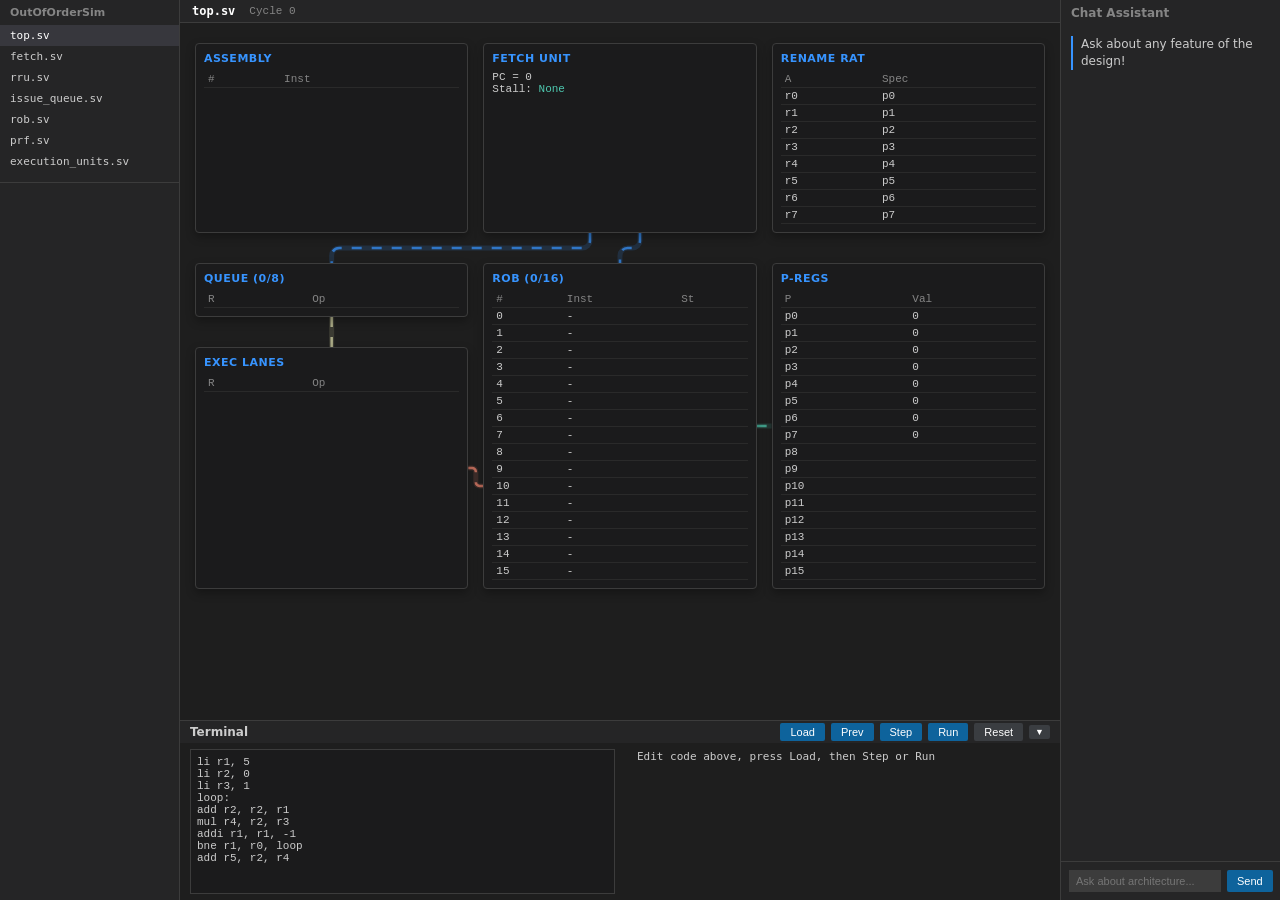
==== commit ceeb028f: "Added a previous button to backtrack one cycle, and changed a small text error" ====
--- a/SS_project/index.html
+++ b/SS_project/index.html
@@ -219,7 +219,7 @@
 <body>
 <div id="app">
     <div id="sidebar">
-        <h4>TEMP_FOLDER</h4>
+        <h4>OutOfOrderSim</h4>
         <div id="files-list"></div>
         <div id="summary" class="monospace"></div>
     </div>
@@ -240,6 +240,7 @@
             <span id="terminal-title" style="font-weight: 600;">Terminal</span>
             <span style="flex:1"></span>
             <button id="btn-load">Load</button>
+            <button id="btn-prev">Prev</button>
             <button id="btn-step">Step</button>
             <button id="btn-run">Run</button>
             <button id="btn-reset" class="secondary">Reset</button>
@@ -293,9 +294,11 @@
 
 // --- CPU State ---
 let cpu, currentFile = 'top.sv', runTimer = null;
+let cpuHistory = []; // Tracks historical states for Prev button
 
 function initSimulation(keepProgram = false) {
     const program = keepProgram ? (cpu ? cpu.program : []) : [];
+    cpuHistory = [];
     cpu = {
         cycle: 0, pc: 0, instIdCounter: 0, program: program,
         rob: Array(ROB_SIZE).fill(null), robHead: 0, robCount: 0, iq: [], execLanes: [],
@@ -344,9 +347,23 @@
 const getAge = robIndex => (robIndex - cpu.robHead + ROB_SIZE) % ROB_SIZE;
 const getFreePregs = () => cpu.pregState.map((val, idx) => val === 0 ? idx : -1).filter(idx => idx >= 0);
 
+function simulatePrev() {
+    if (cpuHistory.length > 0) {
+        cpu = cpuHistory.pop();
+        renderUI();
+        if (currentFile === 'top.sv') updateWires();
+    } else {
+        writeLog('Already at cycle 0', true);
+    }
+}
+
 function simulateStep() {
     try {
         if (!cpu.program.length) { writeLog('Load program first', true); return false; }
+        
+        // Save state snapshot for time-travel (Prev button)
+        cpuHistory.push(JSON.parse(JSON.stringify(cpu)));
+
         cpu.cycle++;
         cpu.anim = { fetched: [], issued: [], executed: [], committed: [] }; 
 
@@ -477,7 +494,9 @@
         
         $('tabs').innerHTML = `<b>${currentFile}</b><span class="monospace status-dim"> Cycle ${cpu.cycle}</span>`;
         $('files-list').innerHTML = FILES.map(f => `<div class="file-tab ${f === currentFile ? 'active' : ''}" onclick="navigate('${f}')">${f}</div>`).join('');
-        $('src-code').style.display =$('btn-load').style.display = $('btn-run').style.display =$('btn-step').style.display = (currentFile === 'top.sv') ? '' : 'none';
+        
+        // Show/Hide terminal controls
+        $('src-code').style.display = $('btn-load').style.display =$('btn-run').style.display = $('btn-prev').style.display =$('btn-step').style.display = (currentFile === 'top.sv') ? '' : 'none';
         
     } catch (err) {
         writeLog(`UI Render Error: ${err.message}`, true);
@@ -729,6 +748,7 @@
 
 // --- Events ---
 $('btn-load').onclick = handleLoad;
+$('btn-prev').onclick = () => { if (currentFile !== 'top.sv') navigate('top.sv'); simulatePrev(); };
 $('btn-step').onclick = () => { if (currentFile !== 'top.sv') navigate('top.sv'); simulateStep(); };$('btn-run').onclick = () => {
     if (runTimer) { clearInterval(runTimer); runTimer = null; $('btn-run').textContent = 'Run'; return; }
     if (!cpu.program.length && !handleLoad()) return;
